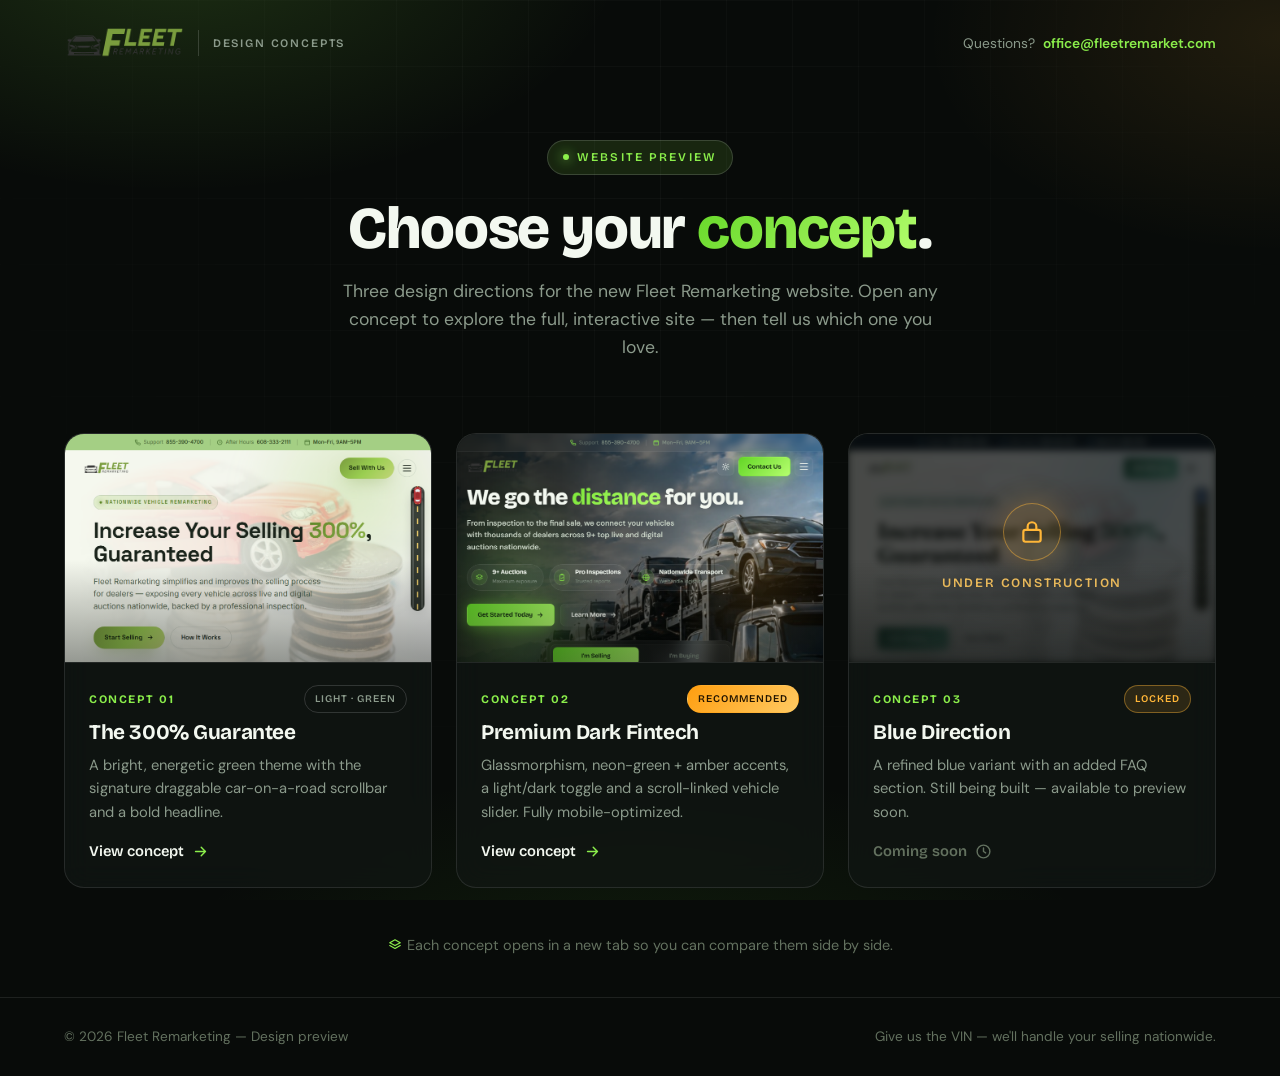
==== index.html @ 230d9b87 "Fleet Remarketing — concept dashboard + concepts 1, 2, 3" ====
<!DOCTYPE html>
<html lang="en">
<head>
<meta charset="UTF-8">
<meta name="viewport" content="width=device-width, initial-scale=1.0">
<title>Fleet Remarketing — Choose a Design Concept</title>
<meta name="description" content="Preview and choose your preferred Fleet Remarketing website design concept.">
<meta name="theme-color" content="#080b09">
<link rel="icon" href="assets/logo.png">
<link rel="preconnect" href="https://fonts.googleapis.com">
<link rel="preconnect" href="https://fonts.gstatic.com" crossorigin>
<link href="https://fonts.googleapis.com/css2?family=Bricolage+Grotesque:wght@500;600;700;800&family=DM+Sans:wght@400;500;600;700&display=swap" rel="stylesheet">
<style>
:root{
  --bg:#080b09; --panel:rgba(255,255,255,.03); --card:rgba(17,23,20,.72);
  --surface:rgba(255,255,255,.05);
  --ink:#f3f8f0; --txt:#cdd8ca; --txt-2:#8b9a8b; --txt-3:#63715f;
  --brand:#8bee4b; --brand-2:#63d626; --brand-3:#b6ff6f; --brand-ink:#06140b;
  --brand-soft:rgba(139,238,75,.12);
  --accent:#ffb638; --accent-2:#ffca63; --accent-ink:#241500; --accent-soft:rgba(255,182,56,.13);
  --line:rgba(255,255,255,.09); --line-2:rgba(255,255,255,.15);
  --glass-border:rgba(255,255,255,.1);
  --grad:linear-gradient(135deg,#63d626 0%,#b6ff6f 100%);
  --grad-amber:linear-gradient(135deg,#ff9e0f 0%,#ffca63 100%);
  --shadow:0 34px 80px -34px rgba(0,0,0,.85);
  --glow-brand:0 0 34px rgba(139,238,75,.32);
  --grid-line:rgba(255,255,255,.032);
  --r:20px;
}
*{margin:0;padding:0;box-sizing:border-box}
html{scroll-behavior:smooth}
body{font-family:'DM Sans',system-ui,-apple-system,Segoe UI,Roboto,sans-serif;background:var(--bg);color:var(--txt);
  line-height:1.6;-webkit-font-smoothing:antialiased;overflow-x:hidden;min-height:100vh;display:flex;flex-direction:column}
h1,h2,h3,h4,.display{font-family:'Bricolage Grotesque',sans-serif;line-height:1.08;letter-spacing:-.02em;font-weight:700;color:var(--ink)}
a{color:inherit;text-decoration:none}
img{max-width:100%;display:block}
svg{stroke-linecap:round;stroke-linejoin:round}
.wrap{max-width:1200px;margin:0 auto;padding:0 24px;width:100%}

/* background fx */
.bg-fx{position:fixed;inset:0;z-index:-2;pointer-events:none;background:var(--bg)}
.bg-fx::before{content:"";position:absolute;inset:0;
  background:radial-gradient(56% 44% at 14% -6%,rgba(139,238,75,.16),transparent 62%),
             radial-gradient(46% 40% at 100% 4%,rgba(255,182,56,.1),transparent 60%),
             radial-gradient(64% 50% at 50% 116%,rgba(99,214,38,.11),transparent 62%)}
.bg-fx::after{content:"";position:absolute;inset:0;
  background-image:linear-gradient(var(--grid-line) 1px,transparent 1px),linear-gradient(90deg,var(--grid-line) 1px,transparent 1px);
  background-size:66px 66px;-webkit-mask-image:radial-gradient(circle at 50% 20%,#000,transparent 80%);mask-image:radial-gradient(circle at 50% 20%,#000,transparent 80%)}

/* header */
header{padding:26px 0}
.head-inner{display:flex;align-items:center;justify-content:space-between;gap:16px}
.brand{display:flex;align-items:center;gap:14px}
.brand img{height:34px;width:auto}
.brand .div{width:1px;height:26px;background:var(--line-2)}
.brand .tag{font-family:'Bricolage Grotesque';font-size:.72rem;font-weight:600;letter-spacing:.16em;text-transform:uppercase;color:var(--txt-2)}
.head-cta{display:inline-flex;align-items:center;gap:8px;font-size:.86rem;color:var(--txt-2)}
.head-cta a{color:var(--brand);font-weight:600}
.head-cta a:hover{text-decoration:underline}

/* hero */
.hero{text-align:center;padding:54px 0 20px}
.eyebrow{display:inline-flex;align-items:center;gap:8px;font-family:'Bricolage Grotesque';font-size:.74rem;font-weight:600;
  letter-spacing:.18em;text-transform:uppercase;color:var(--brand);padding:7px 15px;border:1px solid var(--line-2);
  border-radius:100px;background:var(--brand-soft);margin-bottom:22px}
.eyebrow::before{content:"";width:6px;height:6px;border-radius:50%;background:var(--brand);box-shadow:0 0 12px var(--brand)}
.hero h1{font-size:clamp(2.3rem,5.4vw,3.7rem);font-weight:800;margin-bottom:16px}
.hero h1 .g{background:var(--grad);-webkit-background-clip:text;background-clip:text;-webkit-text-fill-color:transparent}
.hero p{color:var(--txt-2);font-size:1.1rem;max-width:600px;margin:0 auto}

/* cards grid */
.grid{display:grid;grid-template-columns:repeat(3,1fr);gap:24px;padding:52px 0 40px}
.card{position:relative;display:flex;flex-direction:column;background:var(--card);border:1px solid var(--glass-border);border-radius:var(--r);
  overflow:hidden;backdrop-filter:blur(14px);-webkit-backdrop-filter:blur(14px);transition:.35s cubic-bezier(.2,.8,.2,1)}
a.card:hover{transform:translateY(-8px);border-color:var(--brand);box-shadow:var(--shadow),var(--glow-brand)}
.shot{position:relative;aspect-ratio:16/10;overflow:hidden;border-bottom:1px solid var(--line)}
.shot img{width:100%;height:100%;object-fit:cover;object-position:top center;transition:.6s cubic-bezier(.2,.8,.2,1)}
a.card:hover .shot img{transform:scale(1.05)}
.shot::after{content:"";position:absolute;inset:0;background:linear-gradient(to top,rgba(6,10,8,.4),transparent 45%);pointer-events:none}
.cbody{padding:22px 24px 24px;display:flex;flex-direction:column;gap:9px;flex:1}
.ctop{display:flex;align-items:center;justify-content:space-between;gap:10px}
.cnum{font-family:'Bricolage Grotesque';font-size:.72rem;font-weight:700;letter-spacing:.14em;text-transform:uppercase;color:var(--brand)}
.badge{font-family:'Bricolage Grotesque';font-size:.64rem;font-weight:600;letter-spacing:.1em;text-transform:uppercase;
  padding:5px 10px;border-radius:100px;border:1px solid var(--line-2);color:var(--txt-2)}
.badge.rec{background:var(--grad-amber);color:var(--accent-ink);border-color:transparent}
.badge.lock{color:var(--accent);border-color:rgba(255,182,56,.4);background:var(--accent-soft)}
.card h3{font-size:1.3rem}
.card p{color:var(--txt-2);font-size:.92rem;flex:1}
.cbtn{display:inline-flex;align-items:center;gap:8px;margin-top:6px;font-family:'Bricolage Grotesque';font-weight:600;font-size:.92rem;color:var(--ink)}
.cbtn svg{width:17px;height:17px;color:var(--brand);transition:.25s}
a.card:hover .cbtn svg{transform:translateX(4px)}
.cbtn.disabled{color:var(--txt-3)}
.cbtn.disabled svg{color:var(--txt-3)}

/* locked card */
.card.locked{cursor:not-allowed}
.card.locked .shot img{filter:blur(3px) grayscale(.5) brightness(.5)}
.lockover{position:absolute;inset:0;display:flex;flex-direction:column;align-items:center;justify-content:center;gap:12px;
  background:rgba(6,10,8,.42);backdrop-filter:blur(2px);-webkit-backdrop-filter:blur(2px)}
.lockover .ring{width:58px;height:58px;border-radius:50%;background:var(--accent-soft);border:1px solid rgba(255,182,56,.45);
  display:grid;place-items:center;color:var(--accent);box-shadow:0 0 30px rgba(255,182,56,.25)}
.lockover .ring svg{width:26px;height:26px}
.lockover b{font-family:'Bricolage Grotesque';font-size:.8rem;font-weight:600;letter-spacing:.14em;text-transform:uppercase;color:var(--accent-2)}

/* note + footer */
.note{text-align:center;color:var(--txt-3);font-size:.9rem;padding:6px 0 40px}
.note svg{width:14px;height:14px;vertical-align:-2px;margin-right:5px;color:var(--brand)}
footer{margin-top:auto;border-top:1px solid var(--line);padding:28px 0;color:var(--txt-3);font-size:.85rem}
.foot-inner{display:flex;align-items:center;justify-content:space-between;flex-wrap:wrap;gap:10px}

@media(max-width:920px){.grid{grid-template-columns:1fr;max-width:520px;margin:0 auto}}
@media(max-width:600px){
  .wrap{padding:0 18px}
  .hero{padding:34px 0 6px}
  .grid{padding:34px 0 24px;gap:20px}
  .head-cta{display:none}
  .foot-inner{flex-direction:column;text-align:center}
}
</style>
</head>
<body>

<div class="bg-fx" aria-hidden="true"></div>

<header>
  <div class="wrap head-inner">
    <div class="brand">
      <img src="assets/logo.png" alt="Fleet Remarketing">
      <span class="div"></span>
      <span class="tag">Design Concepts</span>
    </div>
    <div class="head-cta">Questions? <a href="mailto:office@fleetremarket.com">office@fleetremarket.com</a></div>
  </div>
</header>

<section class="hero">
  <div class="wrap">
    <span class="eyebrow">Website Preview</span>
    <h1>Choose your <span class="g">concept</span>.</h1>
    <p>Three design directions for the new Fleet Remarketing website. Open any concept to explore the full, interactive site — then tell us which one you love.</p>
  </div>
</section>

<section class="wrap">
  <div class="grid">

    <!-- Concept 1 -->
    <a class="card" href="concept-1.html" target="_blank" rel="noopener">
      <div class="shot"><img src="previews/concept-1.png" alt="Concept 1 preview"></div>
      <div class="cbody">
        <div class="ctop"><span class="cnum">Concept 01</span><span class="badge">Light · Green</span></div>
        <h3>The 300% Guarantee</h3>
        <p>A bright, energetic green theme with the signature draggable car-on-a-road scrollbar and a bold headline.</p>
        <span class="cbtn">View concept <svg viewBox="0 0 24 24" fill="none" stroke="currentColor" stroke-width="2"><path d="M5 12h14M13 6l6 6-6 6"/></svg></span>
      </div>
    </a>

    <!-- Concept 2 -->
    <a class="card" href="concept-2/index.html" target="_blank" rel="noopener">
      <div class="shot"><img src="previews/concept-2.png" alt="Concept 2 preview"></div>
      <div class="cbody">
        <div class="ctop"><span class="cnum">Concept 02</span><span class="badge rec">Recommended</span></div>
        <h3>Premium Dark Fintech</h3>
        <p>Glassmorphism, neon-green + amber accents, a light/dark toggle and a scroll-linked vehicle slider. Fully mobile-optimized.</p>
        <span class="cbtn">View concept <svg viewBox="0 0 24 24" fill="none" stroke="currentColor" stroke-width="2"><path d="M5 12h14M13 6l6 6-6 6"/></svg></span>
      </div>
    </a>

    <!-- Concept 3 — locked -->
    <div class="card locked" aria-disabled="true">
      <div class="shot">
        <img src="previews/concept-3.png" alt="Concept 3 preview (under construction)">
        <div class="lockover">
          <div class="ring"><svg viewBox="0 0 24 24" fill="none" stroke="currentColor" stroke-width="2"><rect x="4" y="10" width="16" height="11" rx="2"/><path d="M8 10V7a4 4 0 0 1 8 0v3"/></svg></div>
          <b>Under Construction</b>
        </div>
      </div>
      <div class="cbody">
        <div class="ctop"><span class="cnum">Concept 03</span><span class="badge lock">Locked</span></div>
        <h3>Blue Direction</h3>
        <p>A refined blue variant with an added FAQ section. Still being built — available to preview soon.</p>
        <span class="cbtn disabled">Coming soon <svg viewBox="0 0 24 24" fill="none" stroke="currentColor" stroke-width="2"><circle cx="12" cy="12" r="9"/><path d="M12 7v5l3 2"/></svg></span>
      </div>
    </div>

  </div>

  <p class="note"><svg viewBox="0 0 24 24" fill="none" stroke="currentColor" stroke-width="2"><path d="M12 3l9 5-9 5-9-5 9-5z"/><path d="M3 13l9 5 9-5"/></svg>Each concept opens in a new tab so you can compare them side by side.</p>
</section>

<footer>
  <div class="wrap foot-inner">
    <span>© 2026 Fleet Remarketing — Design preview</span>
    <span>Give us the VIN — we'll handle your selling nationwide.</span>
  </div>
</footer>

</body>
</html>
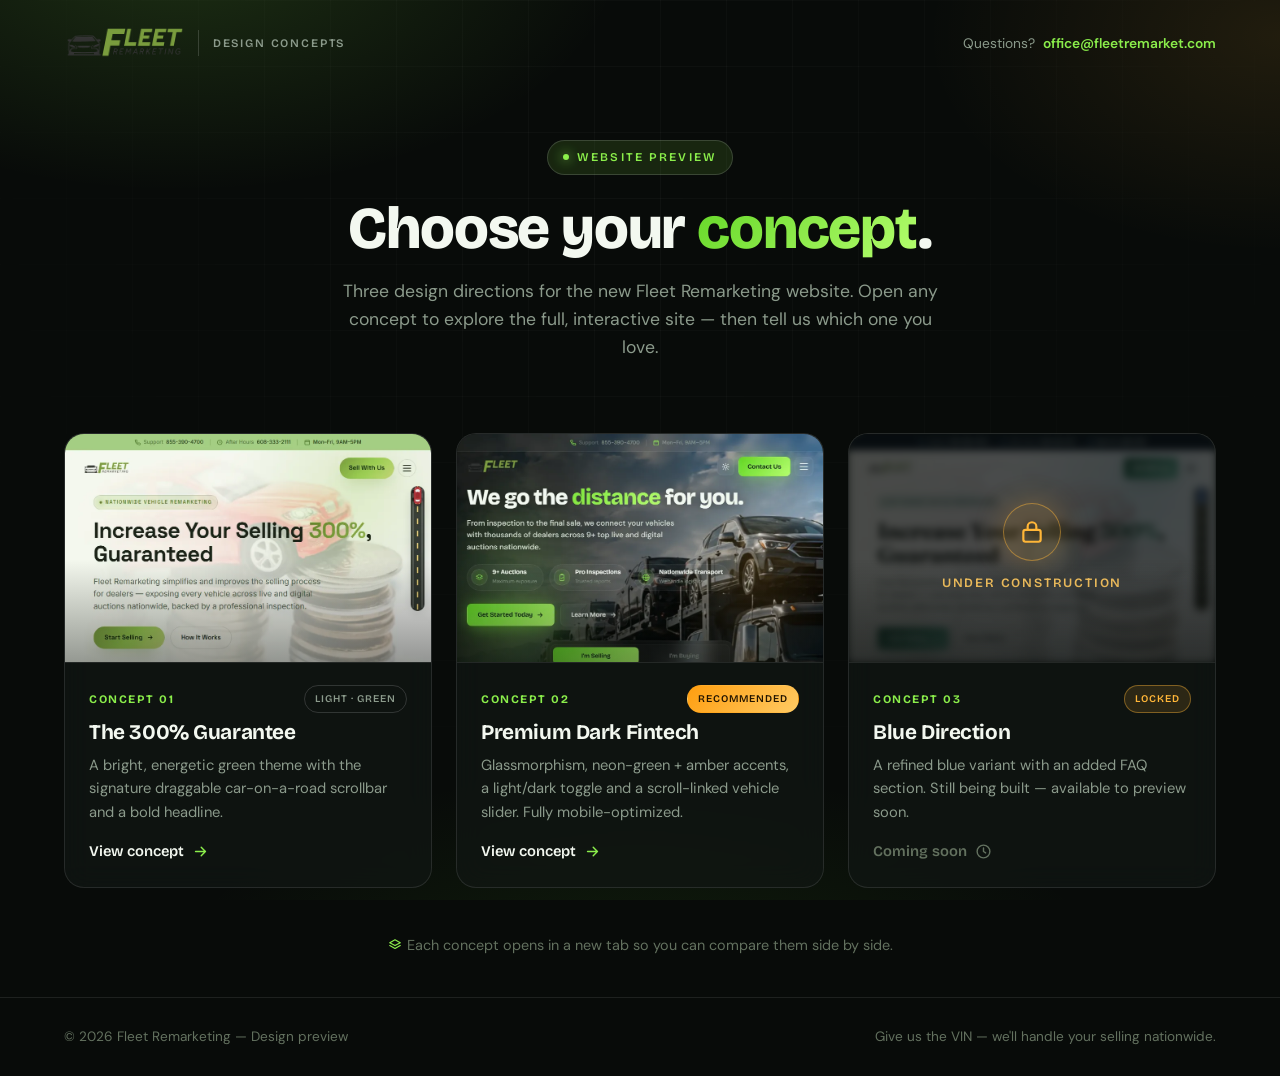
==== commit 86ed022c: "Convert all images to WebP (~60% smaller) for faster loads" ====
--- a/index.html
+++ b/index.html
@@ -6,7 +6,7 @@
 <title>Fleet Remarketing — Choose a Design Concept</title>
 <meta name="description" content="Preview and choose your preferred Fleet Remarketing website design concept.">
 <meta name="theme-color" content="#080b09">
-<link rel="icon" href="assets/logo.png">
+<link rel="icon" href="assets/logo.webp">
 <link rel="preconnect" href="https://fonts.googleapis.com">
 <link rel="preconnect" href="https://fonts.gstatic.com" crossorigin>
 <link href="https://fonts.googleapis.com/css2?family=Bricolage+Grotesque:wght@500;600;700;800&family=DM+Sans:wght@400;500;600;700&display=swap" rel="stylesheet">
@@ -125,7 +125,7 @@
 <header>
   <div class="wrap head-inner">
     <div class="brand">
-      <img src="assets/logo.png" alt="Fleet Remarketing">
+      <img src="assets/logo.webp" alt="Fleet Remarketing">
       <span class="div"></span>
       <span class="tag">Design Concepts</span>
     </div>
@@ -146,7 +146,7 @@
 
     <!-- Concept 1 -->
     <a class="card" href="concept-1.html" target="_blank" rel="noopener">
-      <div class="shot"><img src="previews/concept-1.png" alt="Concept 1 preview"></div>
+      <div class="shot"><img src="previews/concept-1.webp" alt="Concept 1 preview"></div>
       <div class="cbody">
         <div class="ctop"><span class="cnum">Concept 01</span><span class="badge">Light · Green</span></div>
         <h3>The 300% Guarantee</h3>
@@ -157,7 +157,7 @@
 
     <!-- Concept 2 -->
     <a class="card" href="concept-2/index.html" target="_blank" rel="noopener">
-      <div class="shot"><img src="previews/concept-2.png" alt="Concept 2 preview"></div>
+      <div class="shot"><img src="previews/concept-2.webp" alt="Concept 2 preview"></div>
       <div class="cbody">
         <div class="ctop"><span class="cnum">Concept 02</span><span class="badge rec">Recommended</span></div>
         <h3>Premium Dark Fintech</h3>
@@ -169,7 +169,7 @@
     <!-- Concept 3 — locked -->
     <div class="card locked" aria-disabled="true">
       <div class="shot">
-        <img src="previews/concept-3.png" alt="Concept 3 preview (under construction)">
+        <img src="previews/concept-3.webp" alt="Concept 3 preview (under construction)">
         <div class="lockover">
           <div class="ring"><svg viewBox="0 0 24 24" fill="none" stroke="currentColor" stroke-width="2"><rect x="4" y="10" width="16" height="11" rx="2"/><path d="M8 10V7a4 4 0 0 1 8 0v3"/></svg></div>
           <b>Under Construction</b>
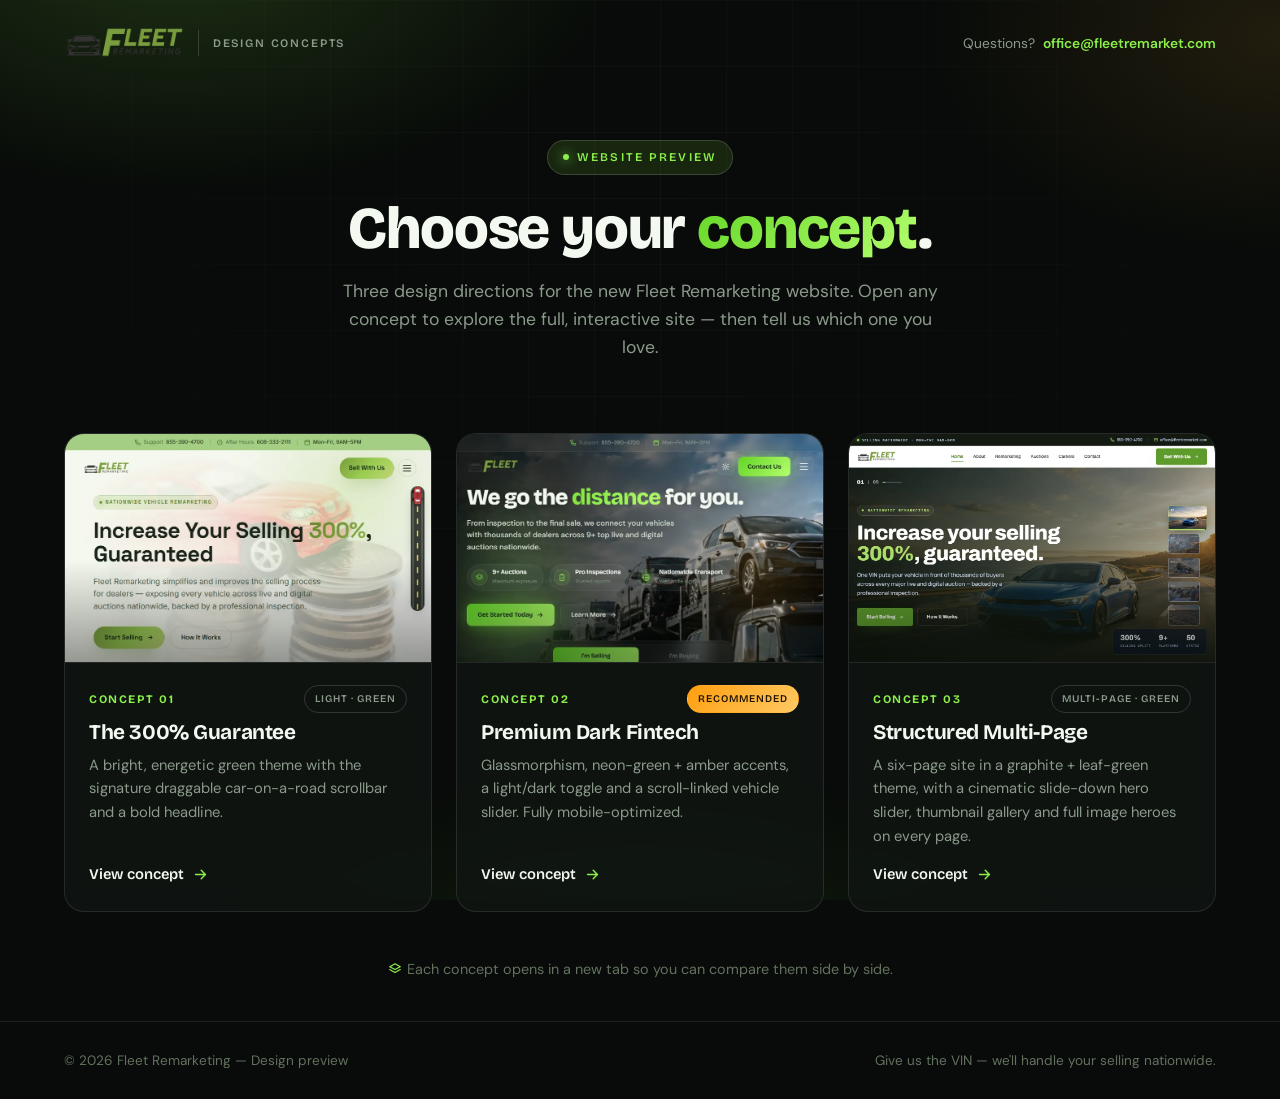
==== commit 6bffc392: "Unlock Concept 3 on the concept picker + refresh its thumbnail Concept 3 is finished, so make its la" ====
--- a/index.html
+++ b/index.html
@@ -166,22 +166,16 @@
       </div>
     </a>
 
-    <!-- Concept 3 — locked -->
-    <div class="card locked" aria-disabled="true">
-      <div class="shot">
-        <img src="previews/concept-3.webp" alt="Concept 3 preview (under construction)">
-        <div class="lockover">
-          <div class="ring"><svg viewBox="0 0 24 24" fill="none" stroke="currentColor" stroke-width="2"><rect x="4" y="10" width="16" height="11" rx="2"/><path d="M8 10V7a4 4 0 0 1 8 0v3"/></svg></div>
-          <b>Under Construction</b>
-        </div>
+    <!-- Concept 3 -->
+    <a class="card" href="concept-3/index.html" target="_blank" rel="noopener">
+      <div class="shot"><img src="previews/concept-3.webp" alt="Concept 3 preview"></div>
+      <div class="cbody">
+        <div class="ctop"><span class="cnum">Concept 03</span><span class="badge">Multi-page · Green</span></div>
+        <h3>Structured Multi-Page</h3>
+        <p>A six-page site in a graphite + leaf-green theme, with a cinematic slide-down hero slider, thumbnail gallery and full image heroes on every page.</p>
+        <span class="cbtn">View concept <svg viewBox="0 0 24 24" fill="none" stroke="currentColor" stroke-width="2"><path d="M5 12h14M13 6l6 6-6 6"/></svg></span>
       </div>
-      <div class="cbody">
-        <div class="ctop"><span class="cnum">Concept 03</span><span class="badge lock">Locked</span></div>
-        <h3>Blue Direction</h3>
-        <p>A refined blue variant with an added FAQ section. Still being built — available to preview soon.</p>
-        <span class="cbtn disabled">Coming soon <svg viewBox="0 0 24 24" fill="none" stroke="currentColor" stroke-width="2"><circle cx="12" cy="12" r="9"/><path d="M12 7v5l3 2"/></svg></span>
-      </div>
-    </div>
+    </a>
 
   </div>
 
